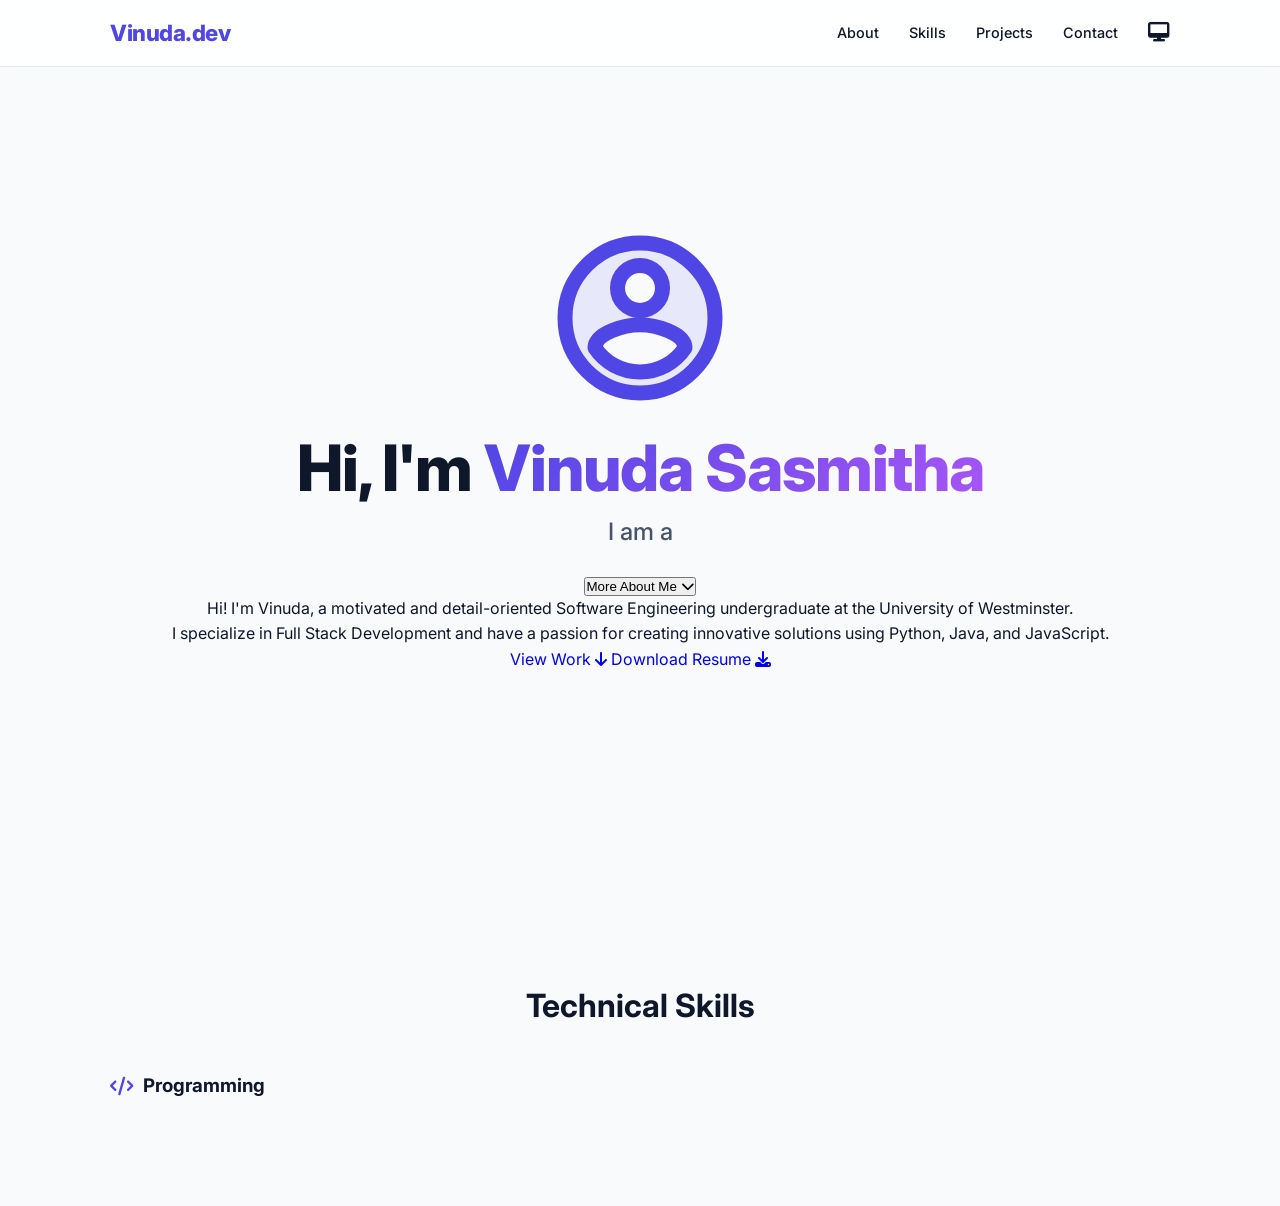
==== home.html @ ac102b28 "Add project card component with  icon and heading" ====
<!DOCTYPE html>
<html lang="en">

<head>
    <meta charset="UTF-8">
    <meta name="viewport" content="width=device-width, initial-scale=1.0">

    <title>Vinuda Sasmitha | Software Engineer Portfolio</title>
    <meta name="description"
        content="Portfolio of Vinuda Sasmitha, an Aspiring Software Engineer specializing in Full Stack Development, DevOps, and UI/UX Design.">
    <meta name="keywords"
        content="Vinuda Sasmitha, Software Engineer, Web Developer, Portfolio, Sri Lanka, IIT, Westminster, Full Stack, Python, Java">
    <meta name="author" content="Vinuda Sasmitha">

    <meta property="og:title" content="Vinuda Sasmitha - Portfolio">
    <meta property="og:description" content="Aspiring Software Engineer & Full Stack Developer.">
    <meta property="og:image" content="assets/preview.png">
    <link rel="icon" type="image/png" href="assets/favicon.png">

    <link href="https://fonts.googleapis.com/css2?family=Inter:wght@300;400;500;600;700;800&display=swap"
        rel="stylesheet">
    <link rel="stylesheet" href="https://cdnjs.cloudflare.com/ajax/libs/font-awesome/6.4.0/css/all.min.css">
    <link rel="stylesheet" href="style.css">
</head>

<body>

    <nav>
        <div class="nav-container">
            <div class="logo">Vinuda.dev</div>
            <button class="hamburger" id="hamburger" aria-label="Toggle Navigation"><i class="fas fa-bars"></i></button>
            <div class="nav-links" id="nav-links">
                <a href="#about" class="nav-link">About</a>
                <a href="#skills" class="nav-link">Skills</a>
                <a href="#projects" class="nav-link">Projects</a>
                <a href="#contact" class="nav-link">Contact</a>
                <button class="theme-toggle" id="theme-btn" aria-label="Toggle Theme"><i
                        class="fas fa-desktop"></i></button>
            </div>
        </div>
    </nav>

    <section class="hero hidden" id="about">
        <i class="star magic-star"></i>
        <i class="code magic-star"></i>
        <i class="star magic-star"></i>
        <i class="laptop-code magic-star"></i>

        <div class="profile-container">
            <svg class="profile-svg" viewBox="0 0 24 24" fill="none" xmlns="http://www.w3.org/2000/svg">
                <path
                    d="M12 2C6.48 2 2 6.48 2 12C2 17.52 6.48 22 12 22C17.52 22 22 17.52 22 12C22 6.48 17.52 2 12 2ZM12 5C13.66 5 15 6.34 15 8C15 9.66 13.66 11 12 11C10.34 11 9 9.66 9 8C9 6.34 10.34 5 12 5ZM12 19.2C9.5 19.2 7.29 17.92 6 15.98C6.03 13.99 10 12.9 12 12.9C13.99 12.9 17.97 13.99 18 15.98C16.71 17.92 14.5 19.2 12 19.2Z" />
            </svg>
        </div>

        <h1>Hi, I'm <span>Vinuda Sasmitha</span></h1>

        <p class="hero-subtitle">
            I am a <span class="typing-text"></span>
        </p>

        <button class="about-toggle-btn" id="aboutToggle">More About Me <i class="fas fa-chevron-down"></i></button>

        <div class="about-content-wrapper" id="aboutContent">
            <div class="hero-description">
                <p>Hi! I'm Vinuda, a motivated and detail-oriented Software Engineering undergraduate at the University
                    of Westminster.</p>
                <p>I specialize in Full Stack Development and have a passion for creating innovative solutions using
                    Python, Java, and JavaScript.</p>
            </div>
        </div>

        <div class="btn-group">
            <a href="#projects" class="btn btn-primary">View Work <i class="fas fa-arrow-down"></i></a>
            <a href="assets/resume.pdf" download class="btn btn-outline">Download Resume <i
                    class="fas fa-download"></i></a>
        </div>
    </section>

    <section id="skills" class="hidden">
        <h2 style="font-size: 2rem; margin-bottom: 40px; text-align: center;">Technical Skills</h2>
        <div class="grid-container">

            <div class="project-card">
                <div class="project-content">
                    <h3 style="margin-bottom: 25px; display:flex; align-items:center; gap:10px;">
                        <i class="fas fa-code" style="color:var(--primary)"></i> Programming
                    </h3>

</body>
---- style.css ----
/* --- THEME VARIABLES --- */
        :root {
            --primary: #4f46e5;
            --primary-hover: #4338ca;
            --bg-body: #f8fafc;
            --bg-card: #ffffff;
            --text-main: #0f172a;
            --text-sub: #475569;
            --border: #e2e8f0;
            --shadow: 0 4px 6px -1px rgba(0, 0, 0, 0.1);
            --gradient: linear-gradient(135deg, #4f46e5 0%, #a855f7 100%);
            --badge-bg: #e0e7ff;
            --badge-text: #4338ca;
            --input-bg: #f1f5f9;
        }

        [data-theme="dark"] {
            --primary: #6366f1;
            --bg-body: #0f172a;
            --bg-card: #1e293b;
            --text-main: #f1f5f9;
            --text-sub: #cbd5e1;
            --border: #334155;
            --shadow: 0 10px 15px -3px rgba(0, 0, 0, 0.5);
            --gradient: linear-gradient(135deg, #6366f1 0%, #ec4899 100%);
            --badge-bg: #312e81;
            --badge-text: #c7d2fe;
            --input-bg: #334155;
        }

        /* --- GLOBAL STYLES --- */
        * {
            margin: 0;
            padding: 0;
            box-sizing: border-box;
        }

        html {
            scroll-behavior: smooth;
        }

        /* Performance - Respect User Motion Preferences */
        @media (prefers-reduced-motion: reduce) {
            * {
                animation: none !important;
                transition: none !important;
                scroll-behavior: auto !important;
            }
        }

        body {
            font-family: 'Inter', sans-serif;
            background-color: var(--bg-body);
            color: var(--text-main);
            transition: background 0.3s, color 0.3s;
            line-height: 1.6;
            overflow-x: hidden;
        }

        section {
            padding: 80px 20px;
            max-width: 1100px;
            margin: 0 auto;
        }

        a {
            text-decoration: none;
            transition: 0.3s;
        }

        ul {
            list-style: none;
        }

        :focus-visible {
            outline: 2px solid var(--primary);
            outline-offset: 2px;
        }

        /* --- NAVIGATION --- */
        nav {
            position: fixed;
            top: 0;
            width: 100%;
            z-index: 1000;
            background: rgba(255, 255, 255, 0.85);
            backdrop-filter: blur(12px);
            border-bottom: 1px solid var(--border);
            transition: background 0.3s;
        }

        [data-theme="dark"] nav {
            background: rgba(15, 23, 42, 0.85);
        }

        .nav-container {
            max-width: 1100px;
            margin: 0 auto;
            padding: 15px 20px;
            display: flex;
            justify-content: space-between;
            align-items: center;
        }

        .logo {
            font-size: 1.4rem;
            font-weight: 800;
            color: var(--primary);
            letter-spacing: -0.5px;
        }

        .nav-links {
            display: flex;
            gap: 30px;
            align-items: center;
        }

        .nav-links a {
            font-size: 0.9rem;
            font-weight: 500;
            color: var(--text-main);
            position: relative;
        }

        .nav-links a:hover {
            color: var(--primary);
        }

        .nav-links a::after {
            content: '';
            position: absolute;
            width: 0;
            height: 2px;
            bottom: -4px;
            left: 0;
            background-color: var(--primary);
            transition: width 0.3s;
        }

        .nav-links a:hover::after {
            width: 100%;
        }

        .hamburger {
            display: none;
            background: none;
            border: none;
            font-size: 1.5rem;
            color: var(--text-main);
            cursor: pointer;
        }

        .theme-toggle {
            cursor: pointer;
            background: none;
            border: none;
            font-size: 1.2rem;
            color: var(--text-main);
            transition: transform 0.3s;
        }

        .theme-toggle:hover {
            transform: rotate(15deg);
        }

        @media (max-width: 768px) {
            .hamburger {
                display: block;
            }

            .nav-links {
                position: absolute;
                top: 100%;
                left: 0;
                width: 100%;
                background: var(--bg-card);
                flex-direction: column;
                padding: 20px 0;
                border-bottom: 1px solid var(--border);
                box-shadow: var(--shadow);
                display: none;
            }

            .nav-links.active {
                display: flex;
            }
        }

        /* --- HERO SECTION --- */
        .hero {
            min-height: 100vh;
            display: flex;
            flex-direction: column;
            align-items: center;
            justify-content: center;
            text-align: center;
            padding-top: 80px;
            position: relative;
            overflow: hidden;
        }

        /* Magic Stars */
        .magic-star {
            position: absolute;
            color: var(--primary);
            opacity: 0.3;
            animation: floatStar 10s infinite linear;
            z-index: -1;
        }

        magic-star:nth-child(1) {
            top: 20%;
            left: 10%;
            font-size: 1.5rem;
            animation-duration: 12s;
        }

        .magic-star:nth-child(2) {
            top: 60%;
            right: 15%;
            font-size: 1rem;
            animation-duration: 15s;
            animation-delay: 2s;
        }

        .magic-star:nth-child(3) {
            top: 80%;
            left: 20%;
            font-size: 2rem;
            animation-duration: 18s;
            animation-delay: 1s;
        }

        .magic-star:nth-child(4) {
            top: 15%;
            right: 25%;
            font-size: 1.2rem;
            animation-duration: 20s;
        }

        @keyframes floatStar {
            0% {
                transform: translateY(0) rotate(0deg);
                opacity: 0.3;
            }

            50% {
                transform: translateY(-20px) rotate(180deg);
                opacity: 0.6;
            }


            100% {
                transform: translateY(0) rotate(360deg);
                opacity: 0.3;
            }
        }

        /* Profile Icon Drawing Animation */
        .profile-container {
            width: 180px;
            height: 180px;
            margin-bottom: 25px;
            position: relative;
            display: flex;
            justify-content: center;
            align-items: center;
        }

        .profile-svg {
            width: 100%;
            height: 100%;
            stroke: var(--primary);
            stroke-width: 2;
            fill: none;
            stroke-linecap: round;
            stroke-linejoin: round;
            animation: fillProfile 1s ease-in-out 3s forwards;
        }

        .profile-svg path {
            stroke-dasharray: 1000;
            stroke-dashoffset: 1000;
            animation: drawProfile 3s ease-in-out forwards;
        }

        @keyframes drawProfile {
            to {
                stroke-dashoffset: 0;
            }
        }

        @keyframes fillProfile {
            to {
                fill: rgba(79, 70, 229, 0.1);
            }
        }

        /* Typography */
        .hero h1 {
            font-size: clamp(2.5rem, 5vw, 4.5rem);
            font-weight: 800;
            margin-bottom: 10px;
            letter-spacing: -1px;
            line-height: 1.1;
        }

        .hero h1 span {
            background: var(--gradient);
            -webkit-background-clip: text;
            -webkit-text-fill-color: transparent;
        }

        .hero-subtitle {
            font-size: clamp(1.1rem, 2vw, 1.5rem);
            color: var(--text-sub);
            margin-bottom: 25px;
            font-weight: 500;
            min-height: 1.5em;
        }
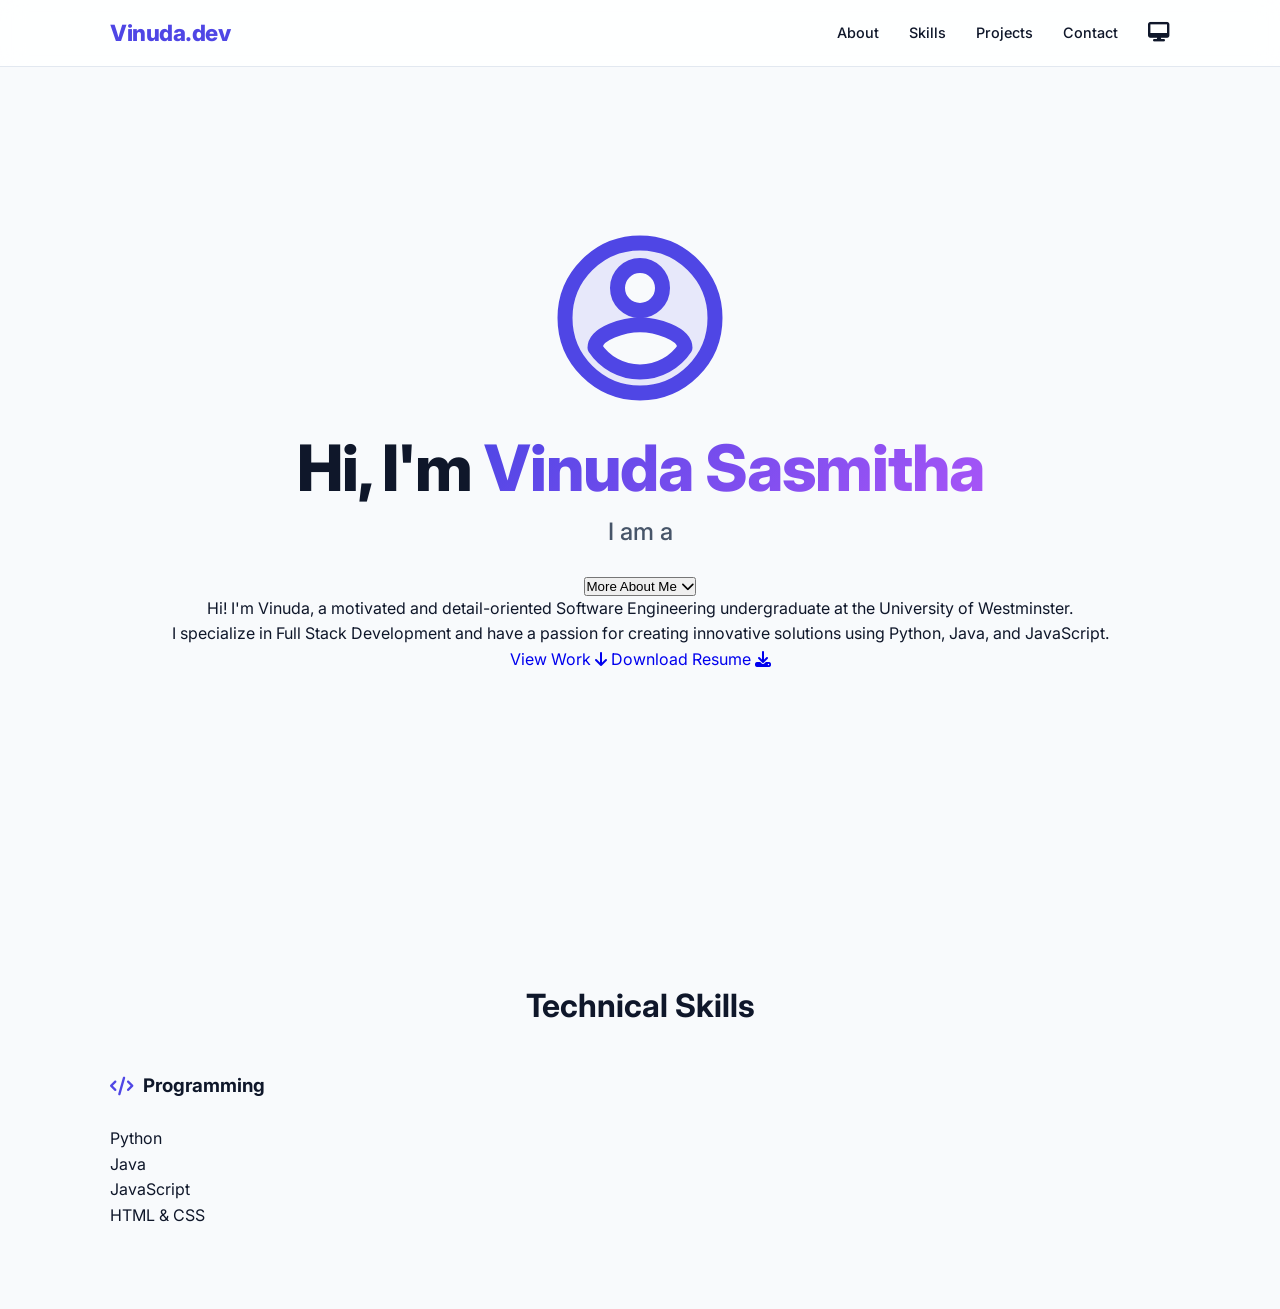
==== commit 57da41a0: "Add skill labels and progress bars for technical skills" ====
--- a/home.html
+++ b/home.html
@@ -87,4 +87,18 @@
                         <i class="fas fa-code" style="color:var(--primary)"></i> Programming
                     </h3>
 
+                    <div class="skill-label"><span>Python</span> <span></span></div>
+                    <div class="skill-bar"><span data-width="80%"></span></div>
+
+                    <div class="skill-label"><span>Java</span> <span></span></div>
+                    <div class="skill-bar"><span data-width="70%"></span></div>
+
+                    <div class="skill-label"><span>JavaScript</span> <span></span></div>
+                    <div class="skill-bar"><span data-width="75%"></span></div>
+
+                    <div class="skill-label"><span>HTML & CSS</span> <span></span></div>
+                    <div class="skill-bar"><span data-width="90%"></span></div>
+                </div>
+            </div>
+
 </body>
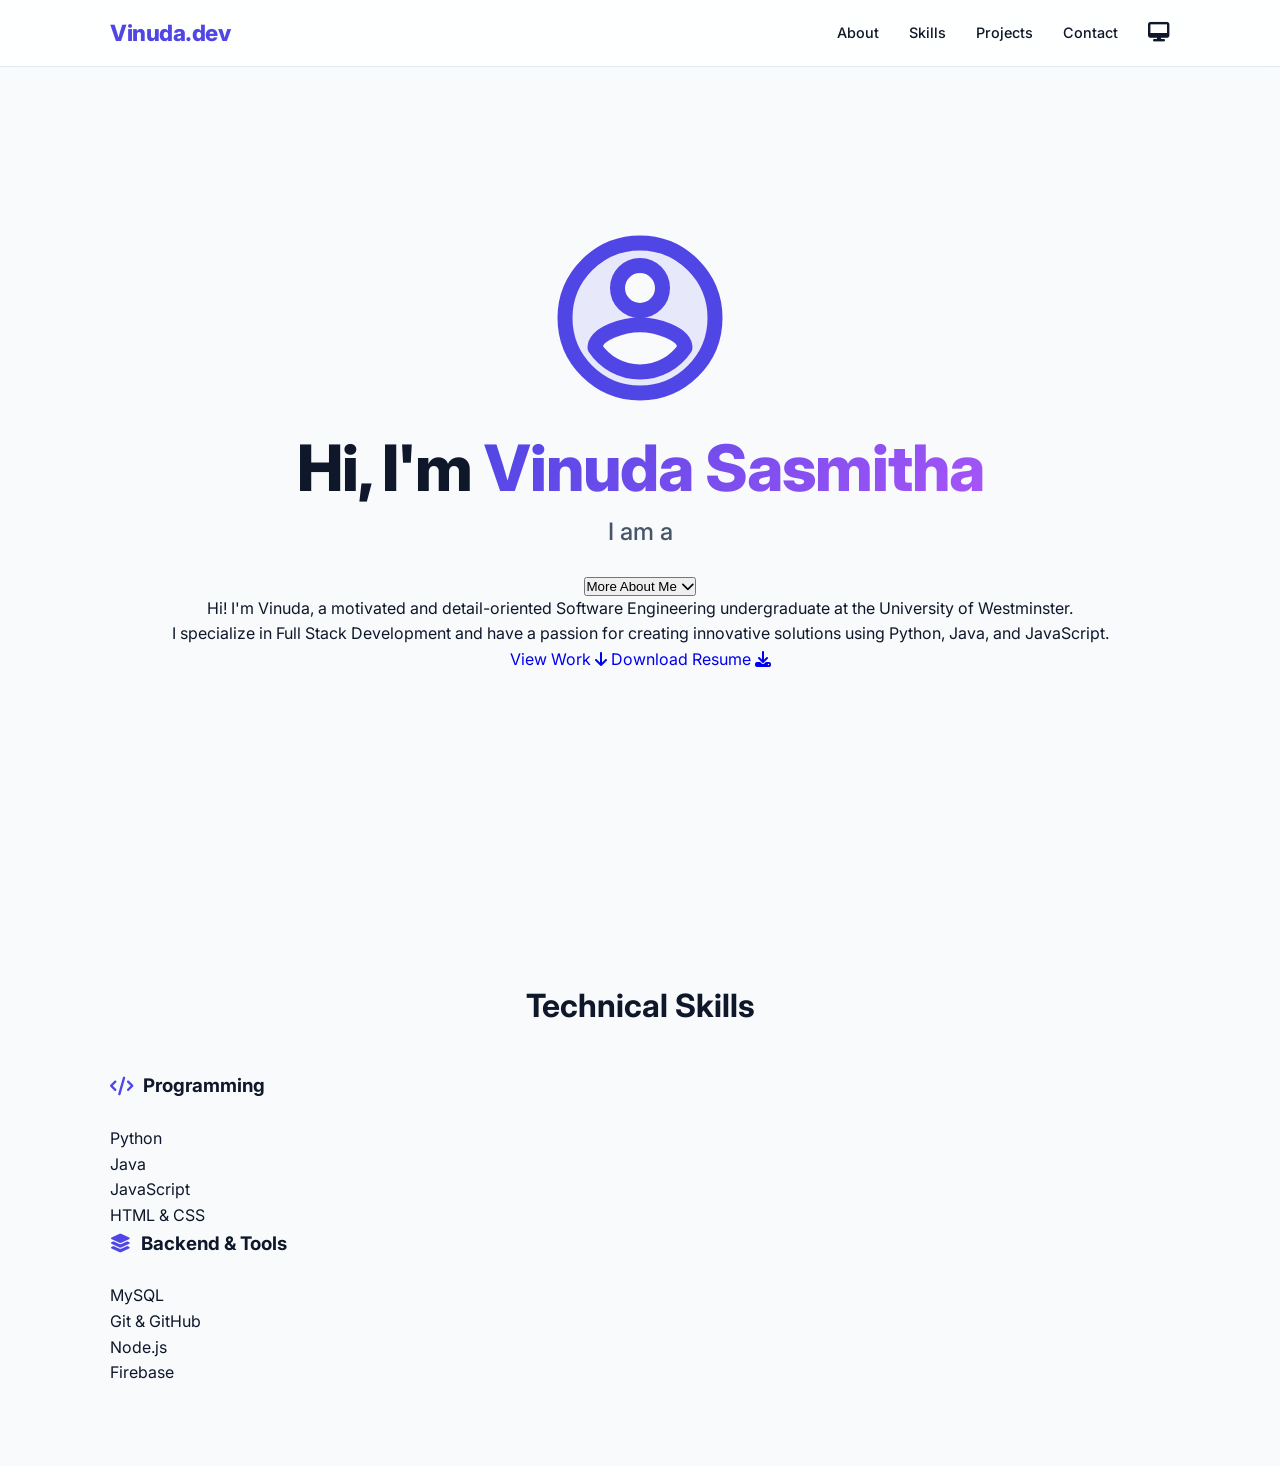
==== commit 84d9d04a: "Add backend & tools project card with skill bars" ====
--- a/home.html
+++ b/home.html
@@ -101,4 +101,24 @@
                 </div>
             </div>
 
+            <div class="project-card">
+                <div class="project-content">
+                    <h3 style="margin-bottom: 25px; display:flex; align-items:center; gap:10px;">
+                        <i class="fas fa-layer-group" style="color:var(--primary)"></i> Backend & Tools
+                    </h3>
+
+                    <div class="skill-label"><span>MySQL</span> <span></span></div>
+                    <div class="skill-bar"><span data-width="75%"></span></div>
+
+                    <div class="skill-label"><span>Git & GitHub</span> <span></span></div>
+                    <div class="skill-bar"><span data-width="85%"></span></div>
+
+                    <div class="skill-label"><span>Node.js</span> <span></span></div>
+                    <div class="skill-bar"><span data-width="60%"></span></div>
+
+                    <div class="skill-label"><span>Firebase</span> <span></span></div>
+                    <div class="skill-bar"><span data-width="70%"></span></div>
+                </div>
+            </div>
+
 </body>
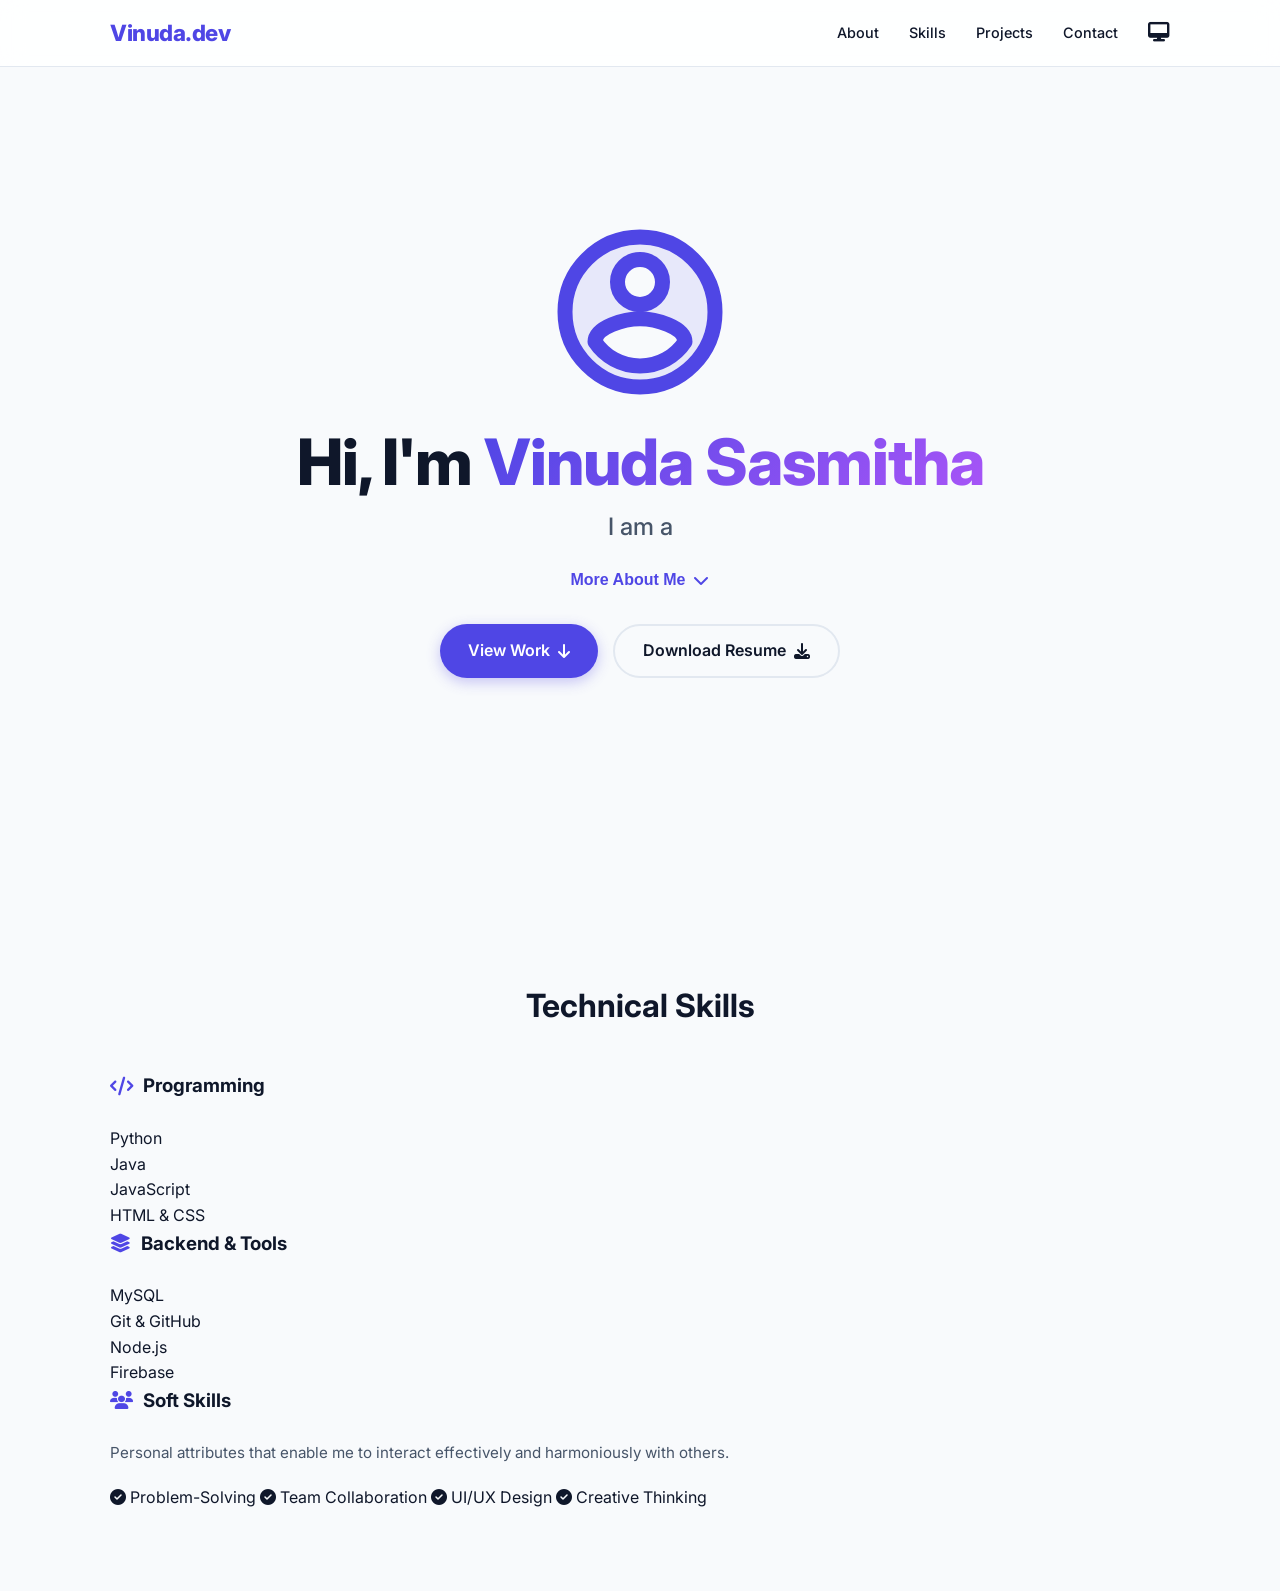
==== commit 481a52fe: "Add soft skills project card with tags and description" ====
--- a/home.html
+++ b/home.html
@@ -121,4 +121,24 @@
                 </div>
             </div>
 
+            <div class="project-card">
+                <div class="project-content">
+                    <h3 style="margin-bottom: 25px; display:flex; align-items:center; gap:10px;">
+                        <i class="fas fa-users" style="color:var(--primary)"></i> Soft Skills
+                    </h3>
+                    <p style="color: var(--text-sub); margin-bottom: 20px; font-size: 0.95rem;">
+                        Personal attributes that enable me to interact effectively and harmoniously with others.
+                    </p>
+                    <div class="soft-skills-container">
+                        <span class="soft-skill-tag"><i class="fas fa-check-circle"></i> Problem-Solving</span>
+                        <span class="soft-skill-tag"><i class="fas fa-check-circle"></i> Team Collaboration</span>
+                        <span class="soft-skill-tag"><i class="fas fa-check-circle"></i> UI/UX Design</span>
+                        <span class="soft-skill-tag"><i class="fas fa-check-circle"></i> Creative Thinking</span>
+                    </div>
+                </div>
+            </div>
+
+        </div>
+    </section>
+
 </body>
--- a/style.css
+++ b/style.css
@@ -317,4 +317,96 @@
             margin-bottom: 25px;
             font-weight: 500;
             min-height: 1.5em;
+        }
+
+        .typing-text {
+            color: var(--text-main);
+            font-weight: 700;
+            border-bottom: 2px solid var(--primary);
+        }
+
+        /* About Toggle */
+        .about-toggle-btn {
+            background: none;
+            border: none;
+            color: var(--primary);
+            font-weight: 600;
+            cursor: pointer;
+            font-size: 1rem;
+            margin-bottom: 15px;
+            display: flex;
+            align-items: center;
+            gap: 8px;
+        }
+
+        .about-toggle-btn:hover {
+            text-decoration: underline;
+        }
+
+        .about-content-wrapper {
+            max-height: 0;
+            overflow: hidden;
+            transition: max-height 0.6s ease, opacity 0.5s ease;
+            opacity: 0;
+            max-width: 700px;
+            text-align: center;
+            margin-bottom: 10px;
+        }
+
+        .about-content-wrapper.open {
+            max-height: 600px;
+            opacity: 1;
+            margin-bottom: 30px;
+        }
+
+        .hero-description {
+            color: var(--text-sub);
+            font-size: 1rem;
+            line-height: 1.8;
+            padding: 10px;
+        }
+
+        /* Buttons */
+        .btn-group {
+            display: flex;
+            gap: 15px;
+            flex-wrap: wrap;
+            justify-content: center;
+            margin-top: 10px;
+        }
+
+        .btn {
+            padding: 12px 28px;
+            border-radius: 50px;
+            font-weight: 600;
+            display: inline-flex;
+            align-items: center;
+            gap: 8px;
+            transition: 0.3s;
+            cursor: pointer;
+            border: none;
+        }
+
+        .btn-primary {
+            background: var(--primary);
+            color: white;
+            box-shadow: 0 4px 14px 0 rgba(79, 70, 229, 0.3);
+        }
+
+        .btn-primary:hover {
+            background: var(--primary-hover);
+            transform: translateY(-2px);
+            box-shadow: 0 6px 20px rgba(79, 70, 229, 0.4);
+        }
+
+        .btn-outline {
+            border: 2px solid var(--border);
+            color: var(--text-main);
+            background: transparent;
+        }
+
+        .btn-outline:hover {
+            border-color: var(--primary);
+            color: var(--primary);
+            transform: translateY(-2px);
         }
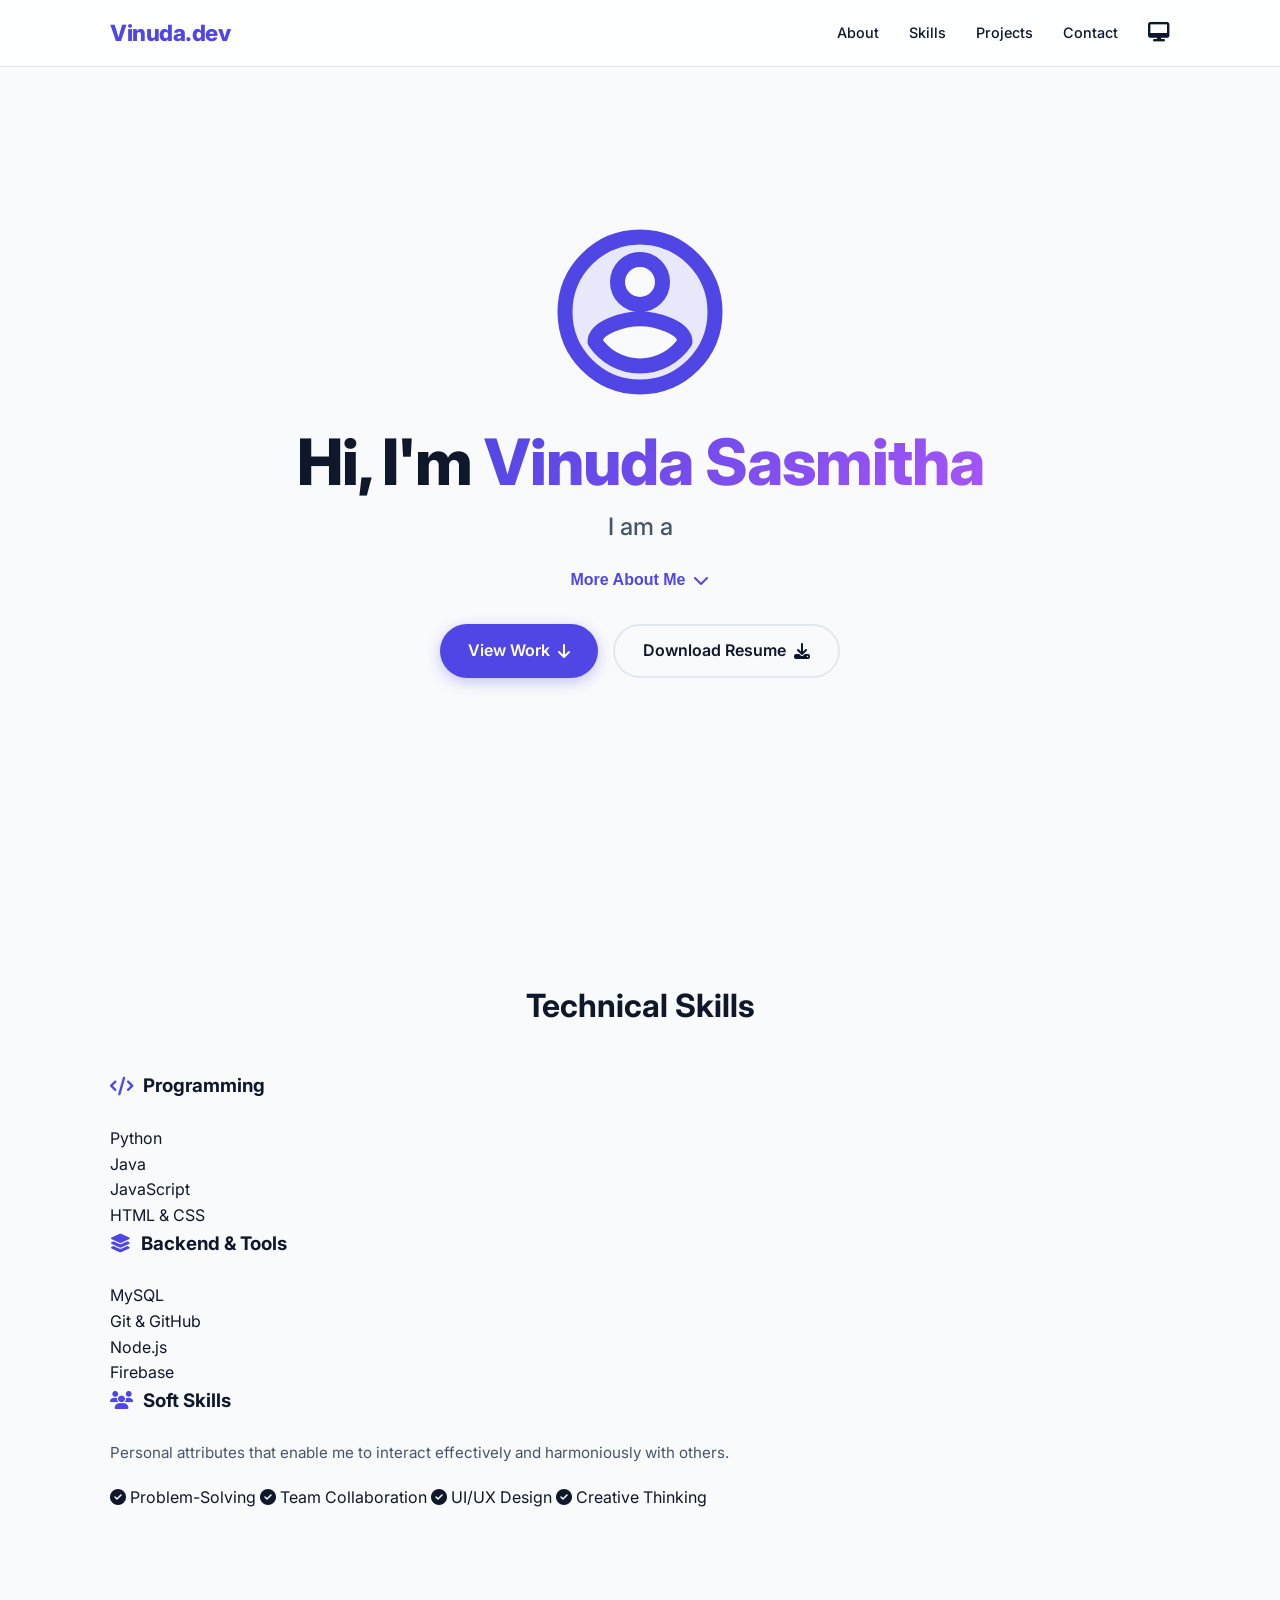
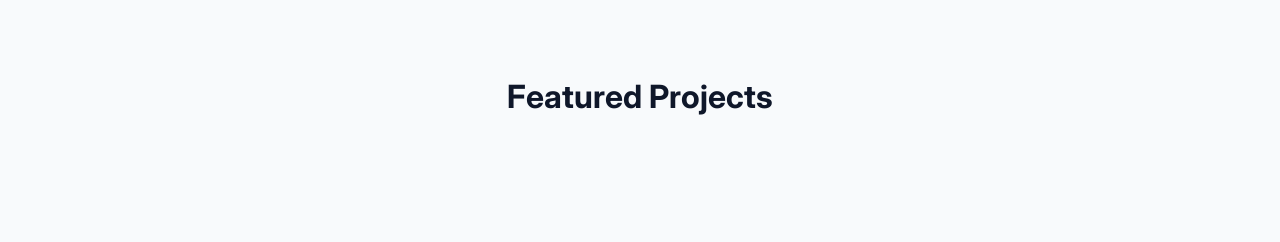
==== commit 9bfe4180: "Add featured projects section" ====
--- a/home.html
+++ b/home.html
@@ -141,4 +141,11 @@
         </div>
     </section>
 
+    <section id="projects" class="hidden">
+        <h2 style="font-size: 2rem; margin-bottom: 40px; text-align: center;">Featured Projects</h2>
+        <div class="grid-container">
+            <!-- Project Cards Here (original) -->
+        </div>
+    </section>
+
 </body>
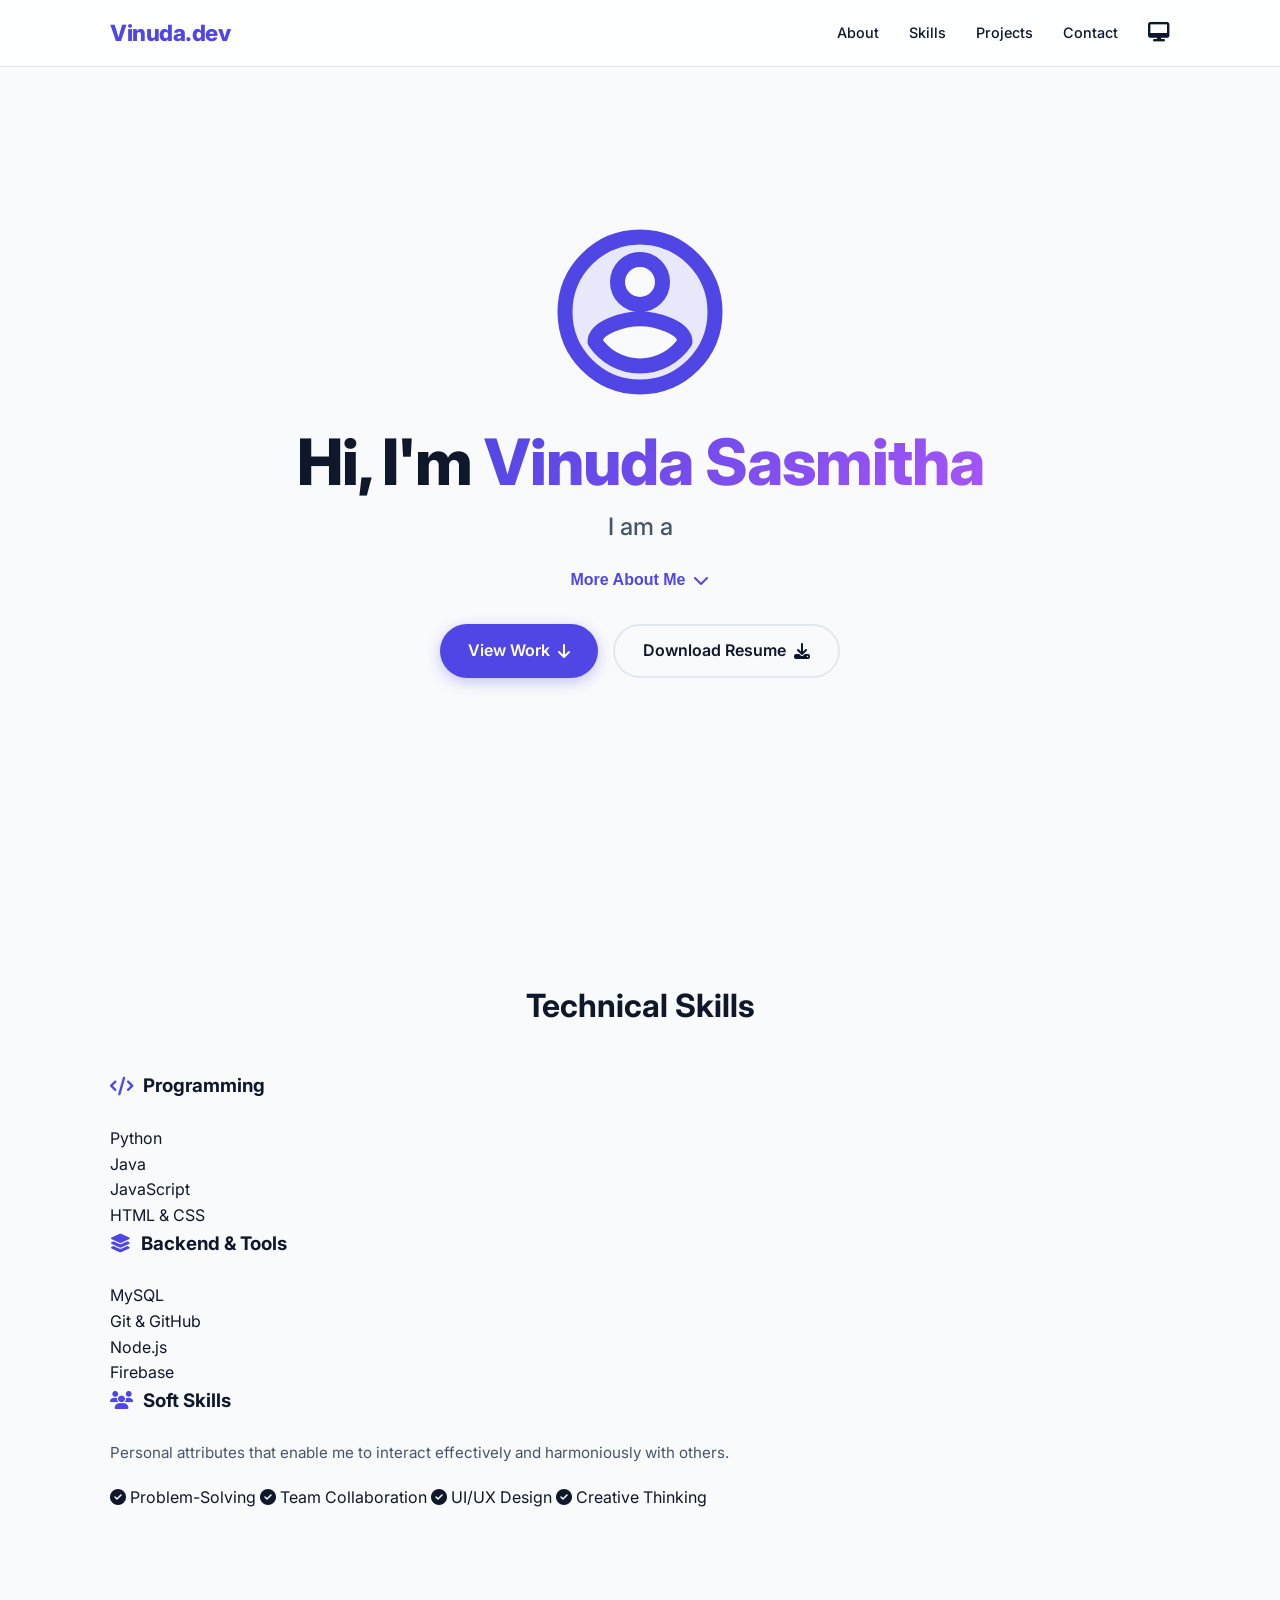
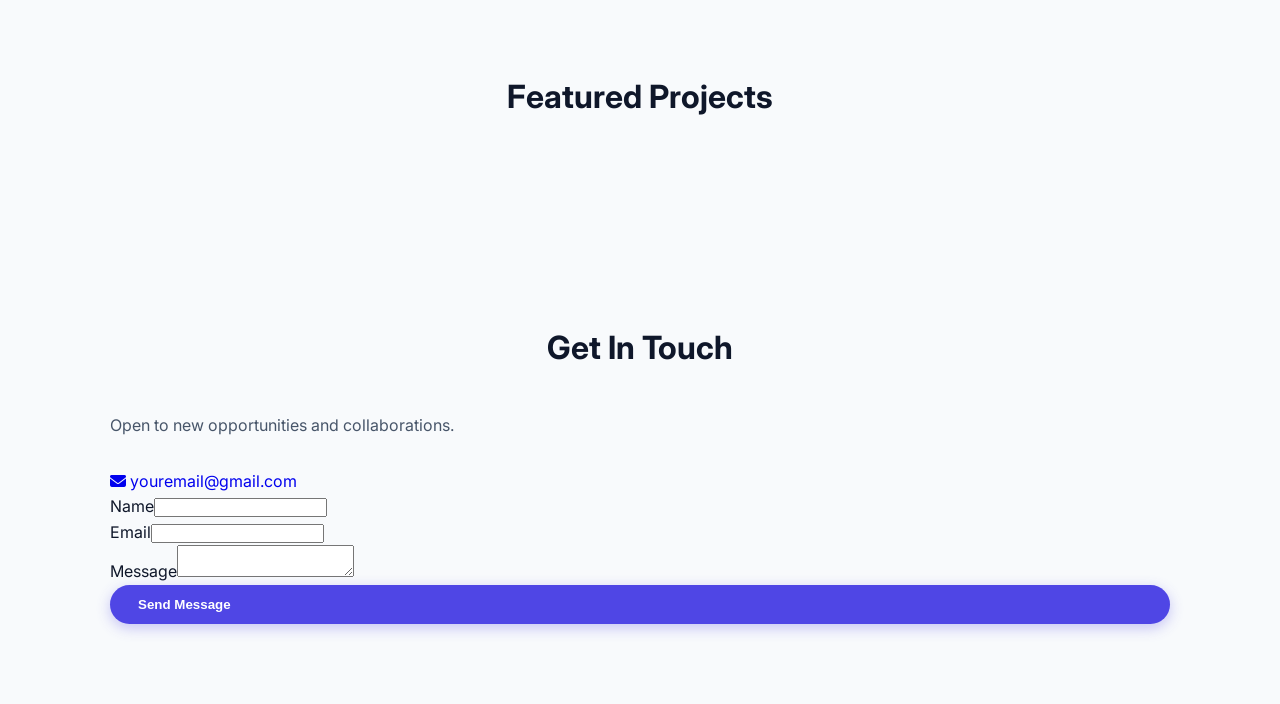
==== commit 9318c532: "Add contact section with email link and Formspree form" ====
--- a/home.html
+++ b/home.html
@@ -148,4 +148,27 @@
         </div>
     </section>
 
+    <section id="contact" class="hidden">
+        <h2 style="font-size: 2rem; margin-bottom: 40px; text-align: center;">Get In Touch</h2>
+        <div class="contact-container">
+            <div class="contact-info">
+                <p style="color: var(--text-sub); margin-bottom: 20px;">Open to new opportunities and collaborations.
+                </p>
+                <div style="display:flex; flex-direction:column; gap:15px; margin-top:30px;">
+                    <a href="mailto:youremail@gmail.com" class="link-item"><i class="fas fa-envelope"></i>
+                        youremail@gmail.com</a>
+                </div>
+            </div>
+            <form action="https://formspree.io/f/YOUR_FORM_ID" method="POST" class="contact-form">
+                <div class="form-group"><label class="form-label">Name</label><input type="text" name="name"
+                        class="form-input" required></div>
+                <div class="form-group"><label class="form-label">Email</label><input type="email" name="email"
+                        class="form-input" required></div>
+                <div class="form-group"><label class="form-label">Message</label><textarea name="message"
+                        class="form-textarea" required></textarea></div>
+                <button type="submit" class="btn btn-primary" style="width:100%;">Send Message</button>
+            </form>
+        </div>
+    </section>
+
 </body>
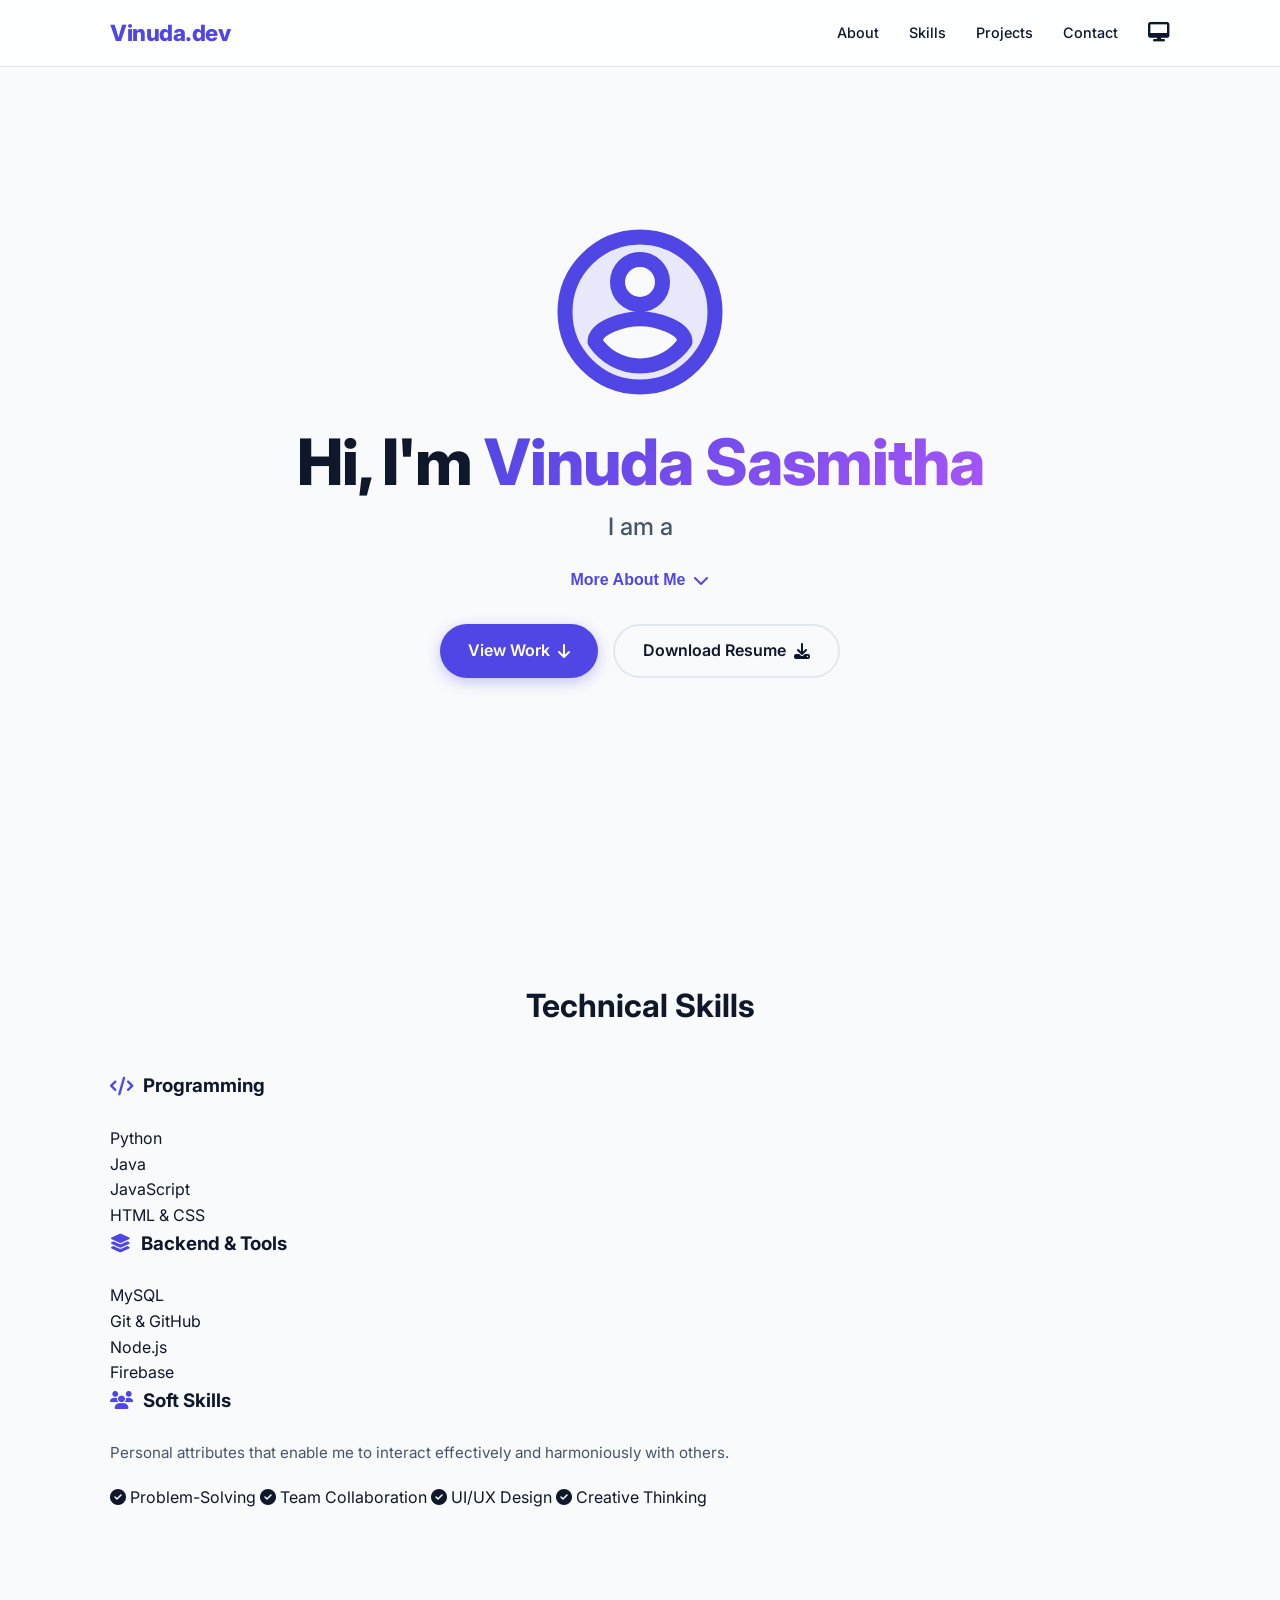
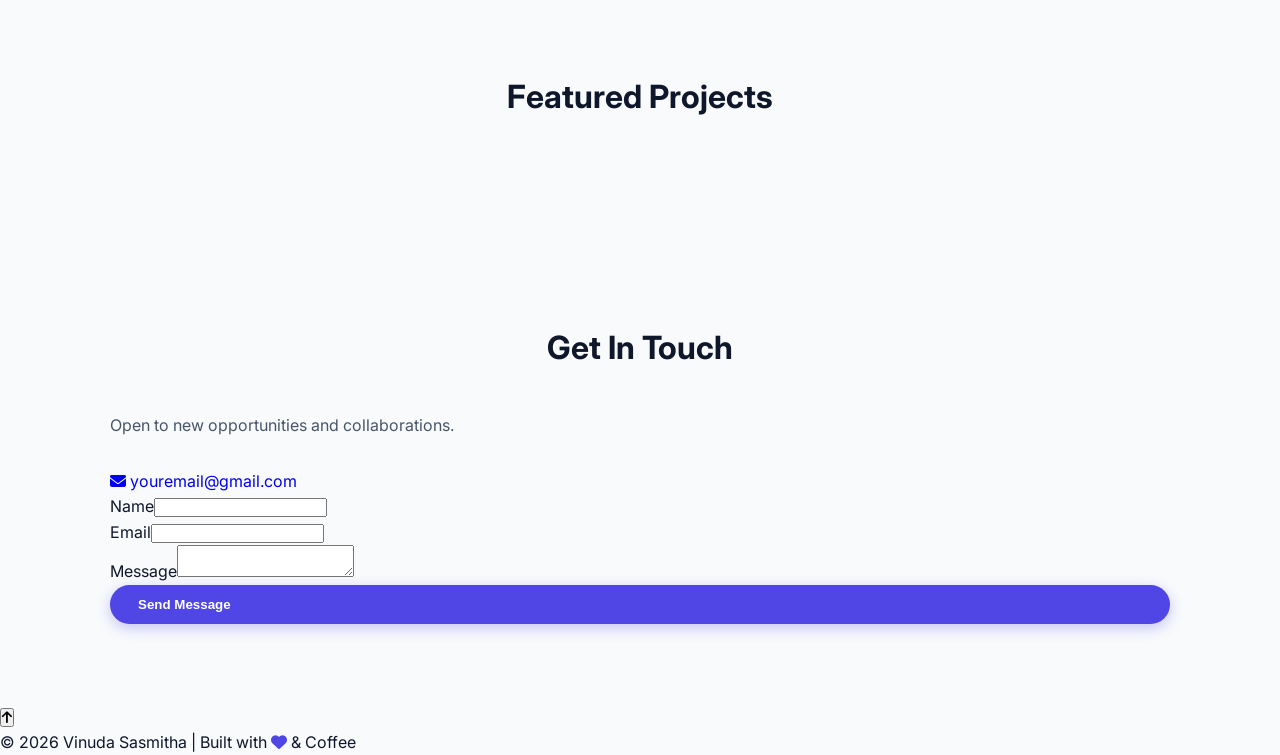
==== commit be97683c: "Add scroll-to-top button and footer section" ====
--- a/home.html
+++ b/home.html
@@ -171,4 +171,15 @@
         </div>
     </section>
 
-</body>+    <button class="scroll-top" id="scrollTop" aria-label="Scroll to top"><i class="fas fa-arrow-up"></i></button>
+
+    <footer>
+        <p>&copy; 2026 Vinuda Sasmitha | Built with <i class="fas fa-heart" style="color: var(--primary);"></i> & Coffee
+        </p>
+    </footer>
+
+    <script src="script.js"></script>
+
+</body>
+
+</html>
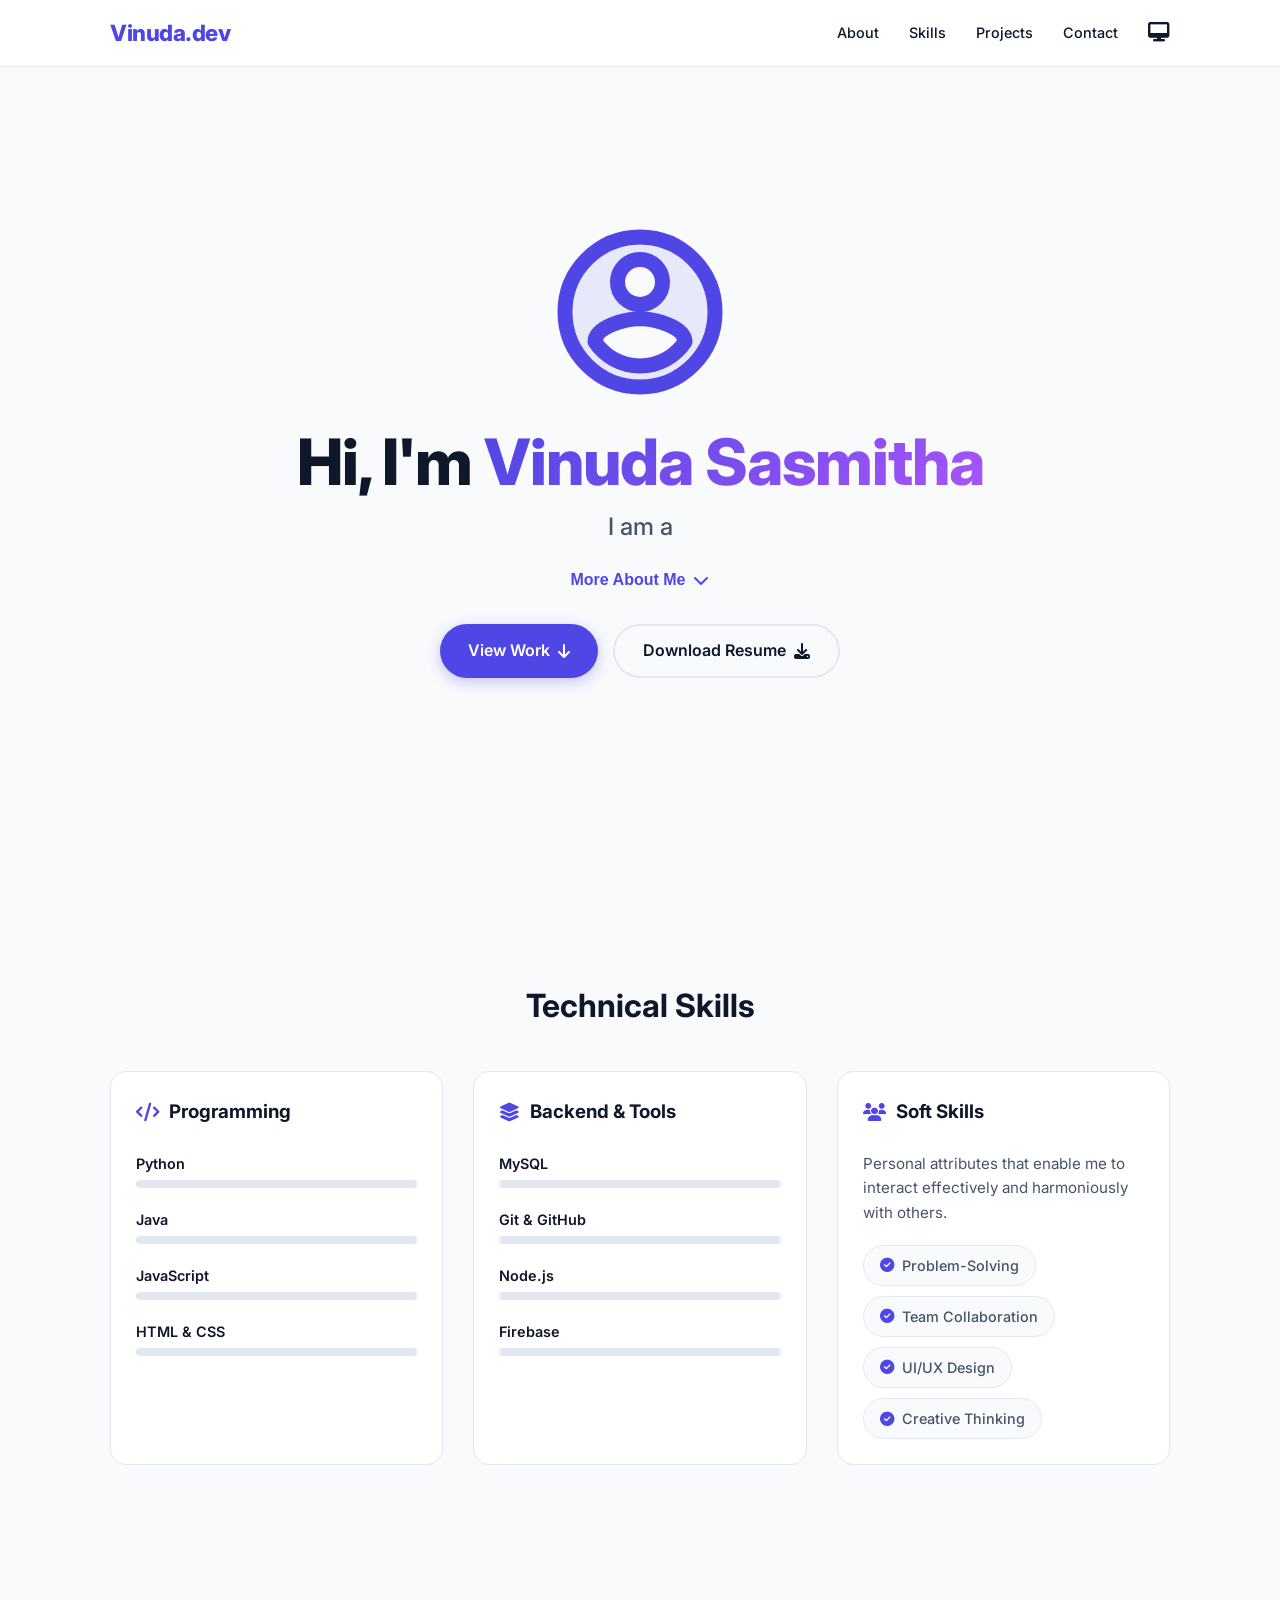
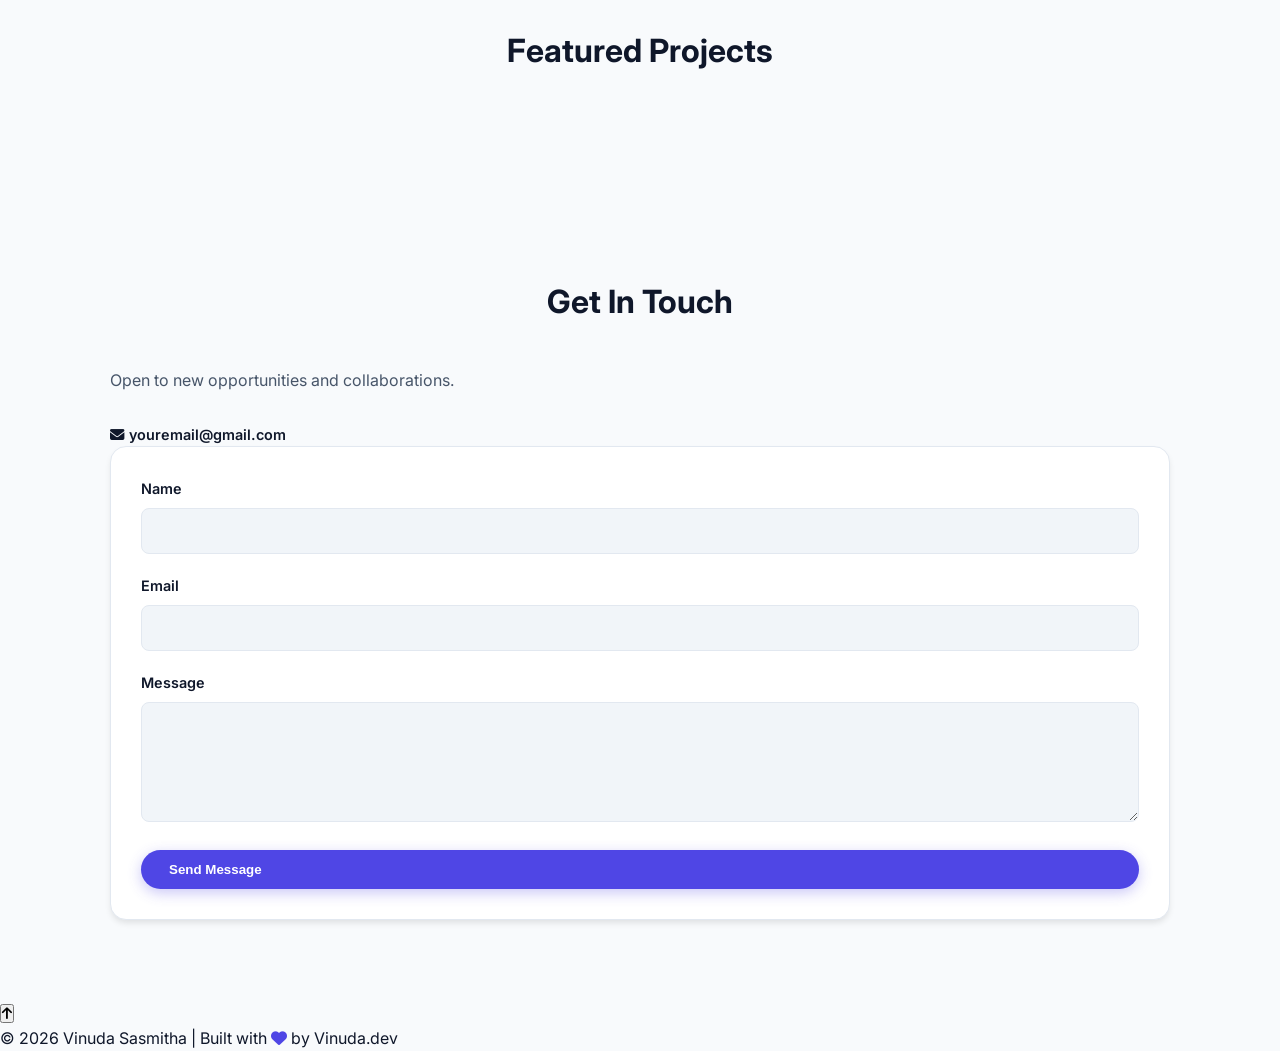
==== commit 9af09d47: "edit fotter" ====
--- a/home.html
+++ b/home.html
@@ -174,7 +174,8 @@
     <button class="scroll-top" id="scrollTop" aria-label="Scroll to top"><i class="fas fa-arrow-up"></i></button>
 
     <footer>
-        <p>&copy; 2026 Vinuda Sasmitha | Built with <i class="fas fa-heart" style="color: var(--primary);"></i> & Coffee
+        <p>&copy; 2026 Vinuda Sasmitha | Built with <i class="fas fa-heart" style="color: var(--primary);"></i> by
+            Vinuda.dev
         </p>
     </footer>
 
--- a/style.css
+++ b/style.css
@@ -409,4 +409,209 @@
             border-color: var(--primary);
             color: var(--primary);
             transform: translateY(-2px);
+        }
+
+        /* --- SKILLS SECTION --- */
+        .grid-container {
+            display: grid;
+            grid-template-columns: repeat(auto-fit, minmax(300px, 1fr));
+            gap: 30px;
+        }
+
+        .skill-bar {
+            width: 100%;
+            height: 8px;
+            background: var(--border);
+            border-radius: 10px;
+            margin-bottom: 20px;
+            overflow: hidden;
+        }
+
+        .skill-bar span {
+            display: block;
+            height: 100%;
+            background: var(--primary);
+            border-radius: 10px;
+            width: 0;
+            transition: width 1.5s ease-out;
+        }
+
+        .skill-label {
+            display: flex;
+            justify-content: space-between;
+            font-size: 0.9rem;
+            font-weight: 600;
+            margin-bottom: 5px;
+        }
+
+        /* Soft Skills Tags */
+        .soft-skills-container {
+            display: flex;
+            flex-wrap: wrap;
+            gap: 10px;
+        }
+
+        .soft-skill-tag {
+            background: var(--bg-body);
+            border: 1px solid var(--border);
+            padding: 8px 16px;
+            border-radius: 25px;
+            font-size: 0.9rem;
+            font-weight: 500;
+            color: var(--text-sub);
+            transition: 0.3s;
+            display: flex;
+            align-items: center;
+            gap: 8px;
+        }
+
+        .soft-skill-tag:hover {
+            border-color: var(--primary);
+            color: var(--primary);
+            transform: translateY(-3px);
+            box-shadow: var(--shadow);
+        }
+
+        .soft-skill-tag i {
+            color: var(--primary);
+        }
+
+        /* --- PROJECTS SECTION --- */
+        .project-card {
+            background: var(--bg-card);
+            border-radius: 16px;
+            border: 1px solid var(--border);
+            display: flex;
+            flex-direction: column;
+            transition: 0.4s;
+            overflow: hidden;
+            height: 100%;
+        }
+
+        .project-card:hover {
+            transform: translateY(-5px);
+            box-shadow: var(--shadow);
+            border-color: var(--primary);
+        }
+
+        .project-content {
+            padding: 25px;
+            flex-grow: 1;
+        }
+
+        .project-details ul {
+            padding-left: 18px;
+            color: var(--text-sub);
+            margin-bottom: 20px;
+            list-style-type: disc;
+        }
+
+        .project-details li {
+            margin-bottom: 8px;
+            font-size: 0.95rem;
+        }
+
+        .tech-tags {
+            display: flex;
+            flex-wrap: wrap;
+            gap: 8px;
+            margin-top: 15px;
+        }
+
+        .tech-badge {
+            font-size: 0.75rem;
+            font-weight: 600;
+            padding: 4px 10px;
+            border-radius: 20px;
+            background-color: var(--badge-bg);
+            color: var(--badge-text);
+            transition: 0.3s;
+        }
+
+        .tech-badge:hover {
+            transform: scale(1.05);
+            background-color: var(--primary);
+            color: white;
+        }
+
+
+        .learned-text {
+            font-size: 0.85rem;
+            margin-top: 15px;
+            color: var(--text-sub);
+            font-style: italic;
+            border-left: 2px solid var(--primary);
+            padding-left: 10px;
+        }
+
+        .project-links {
+            padding: 20px 25px;
+            border-top: 1px solid var(--border);
+            display: flex;
+            gap: 15px;
+            margin-top: auto;
+        }
+
+        .link-item {
+            font-size: 0.9rem;
+            font-weight: 600;
+            color: var(--text-main);
+            display: flex;
+            align-items: center;
+            gap: 5px;
+        }
+
+        .link-item:hover {
+            color: var(--primary);
+        }
+
+        * --- CONTACT & UTILS --- */ .contact-container {
+            display: grid;
+            grid-template-columns: repeat(auto-fit, minmax(300px, 1fr));
+            gap: 40px;
+        }
+
+        .contact-form {
+            background: var(--bg-card);
+            padding: 30px;
+            border-radius: 16px;
+            border: 1px solid var(--border);
+            box-shadow: var(--shadow);
+        }
+
+        .form-group {
+            margin-bottom: 20px;
+            text-align: left;
+        }
+
+        .form-label {
+            display: block;
+            margin-bottom: 8px;
+            font-weight: 600;
+            font-size: 0.9rem;
+        }
+
+        .form-input,
+        .form-textarea {
+            width: 100%;
+            padding: 12px;
+            border-radius: 8px;
+            border: 1px solid var(--border);
+            background: var(--input-bg);
+            color: var(--text-main);
+            font-family: inherit;
+            font-size: 1rem;
+            transition: 0.3s;
+        }
+
+        .form-input:focus,
+        .form-textarea:focus {
+            border-color: var(--primary);
+            outline: none;
+            box-shadow: 0 0 0 3px rgba(79, 70, 229, 0.1);
+        }
+
+        .form-textarea {
+            resize: vertical;
+            min-height: 120px;
         }
